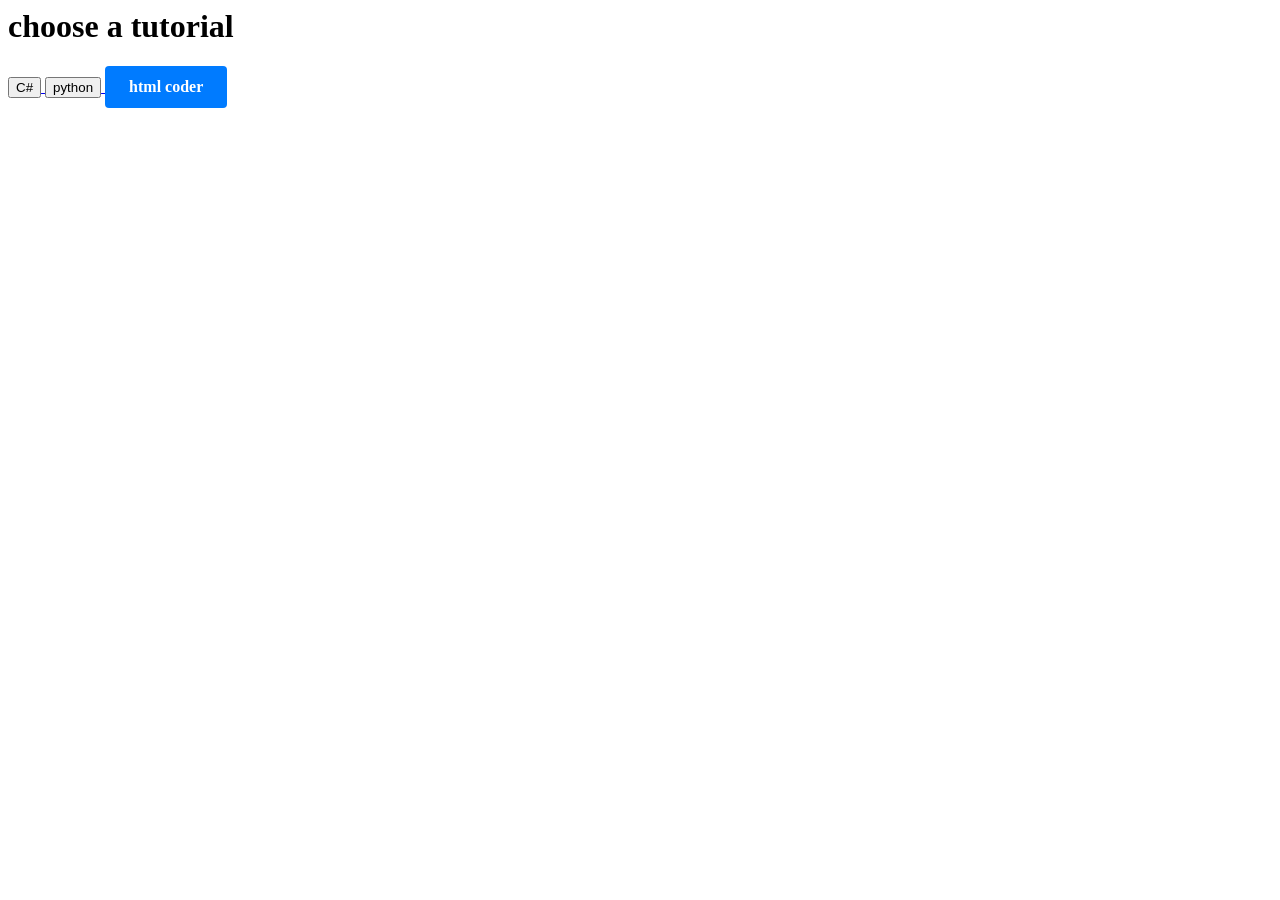
==== index.html @ faea21c7 "added_html_coder" ====
<html lang="en">
<head>
    <meta charset="UTF-8">
    <meta name="viewport" content="width=device-width, initial-scale=1.0">
    <style>
.btn {
    display: inline-block;
    padding: 12px 24px;
    font-size: 16px;
    font-weight: bold;
    text-align: center;
    text-decoration: none;
    background-color: #007bff;
    color: #ffffff;
    border-radius: 4px;
    transition: background-color 0.3s ease;
}

.btn:hover {
    background-color: #0056b3;
};
</style>
    <title>landing</title>
</head>
<body>
    <h1> choose a tutorial</h1>

    <a href="cs.html">
        <button>C#</button>
      </a>
      <a href="py.html">
        <button>python</button>
      </a>

      <a href="ezcoder.html" class="btn">html coder</a> 

</body>
</html>
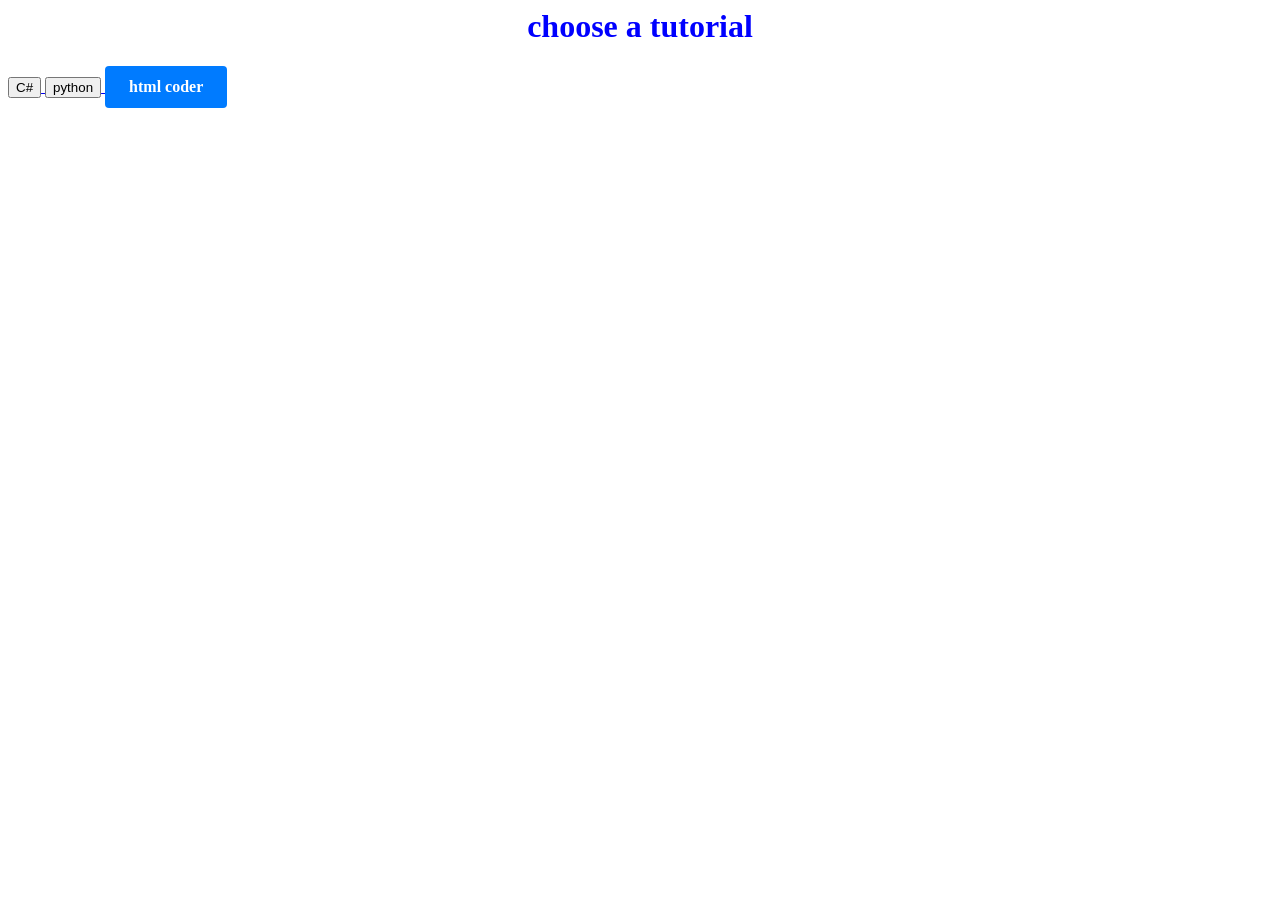
==== commit 526dab5e: "Update index.html" ====
--- a/index.html
+++ b/index.html
@@ -3,6 +3,11 @@
     <meta charset="UTF-8">
     <meta name="viewport" content="width=device-width, initial-scale=1.0">
     <style>
+h1{
+    color: blue;
+    font-family: "Comic Sans MS", cursive;
+    text-align: center;
+}
 .btn {
     display: inline-block;
     padding: 12px 24px;
@@ -24,7 +29,6 @@
 </head>
 <body>
     <h1> choose a tutorial</h1>
-
     <a href="cs.html">
         <button>C#</button>
       </a>
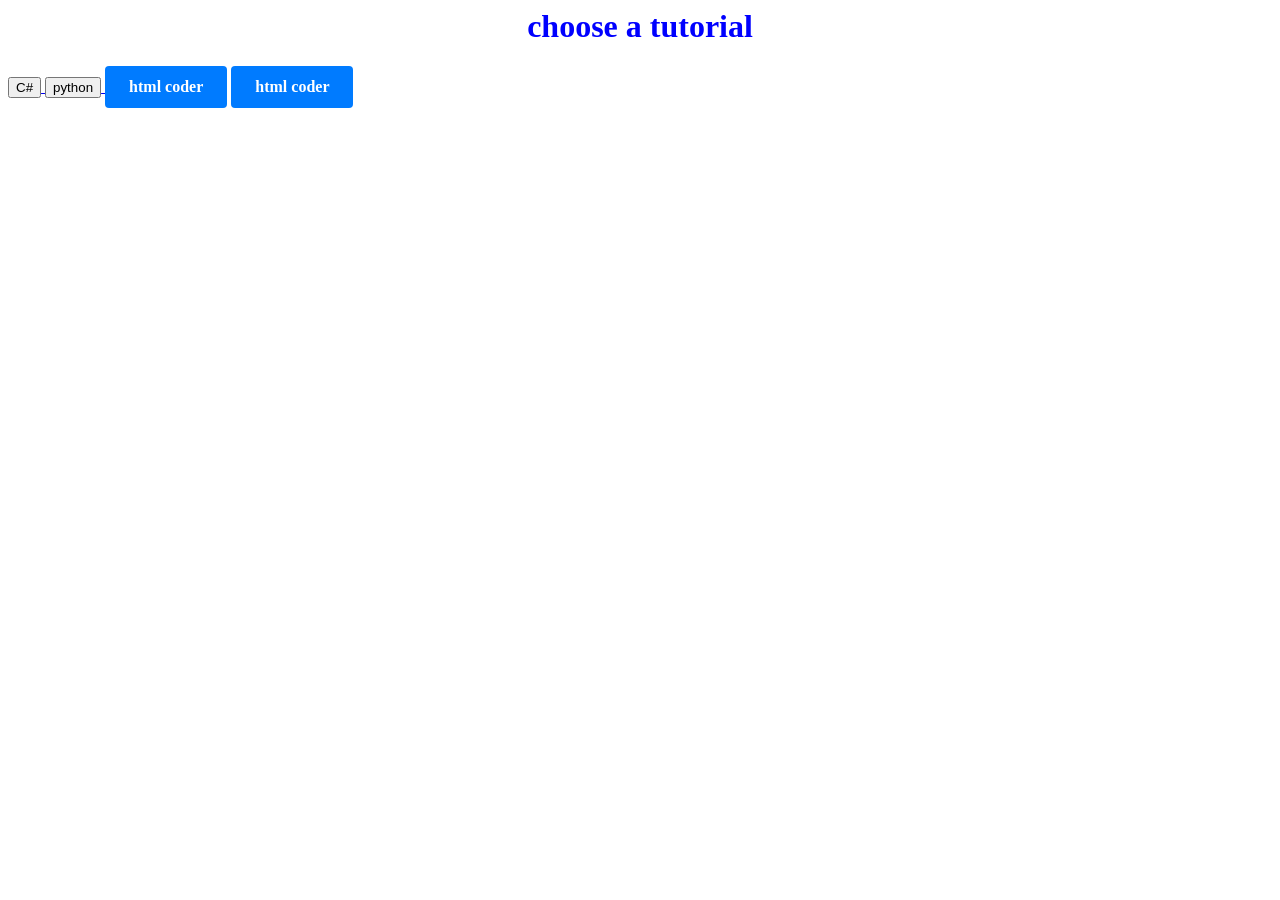
==== commit 96991277: "t" ====
--- a/index.html
+++ b/index.html
@@ -37,6 +37,7 @@
       </a>
 
       <a href="ezcoder.html" class="btn">html coder</a> 
+      <a href="pagemaker.html" class="btn">html coder</a> 
 
 </body>
 </html>
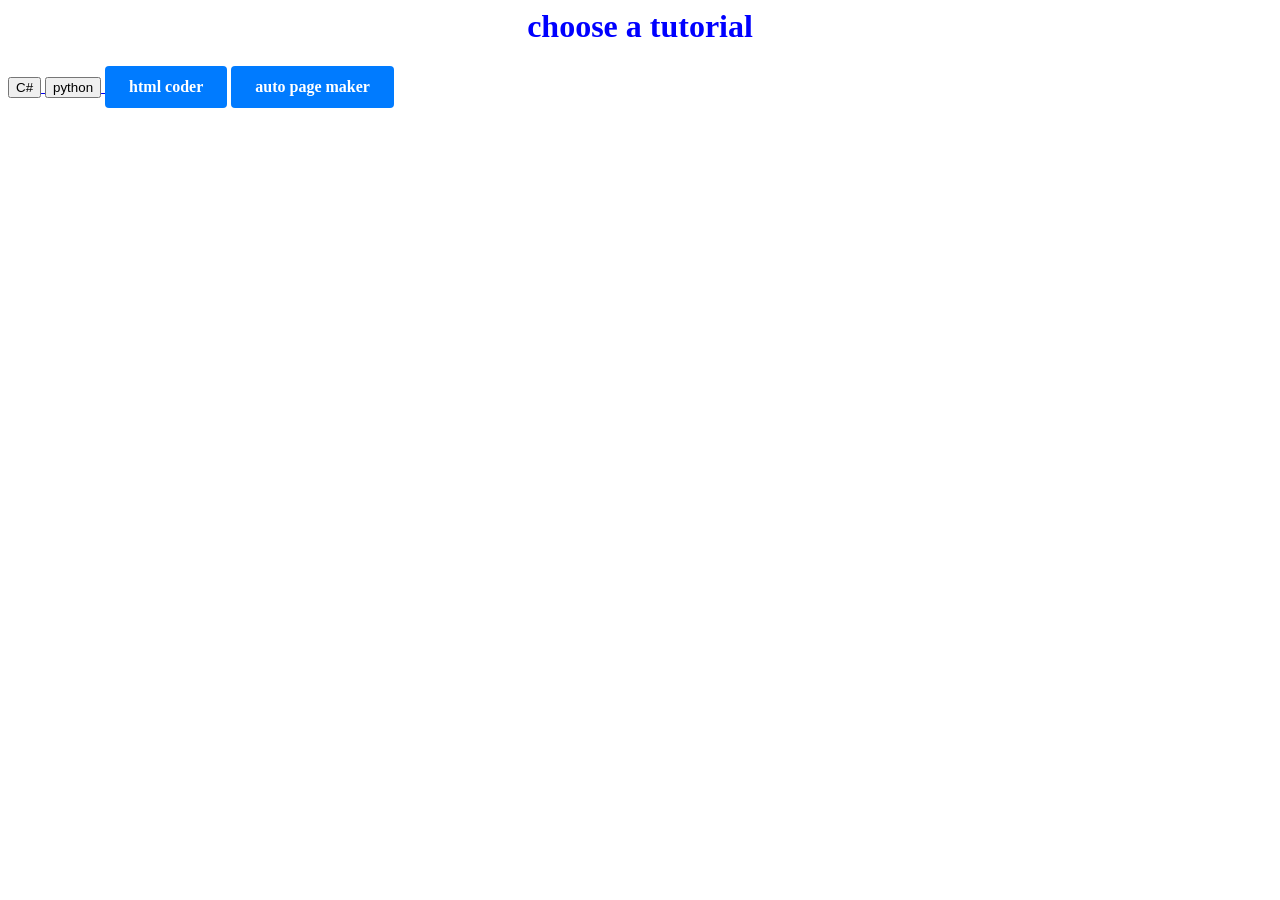
==== commit f8feb3a5: "Update index.html" ====
--- a/index.html
+++ b/index.html
@@ -37,7 +37,7 @@
       </a>
 
       <a href="ezcoder.html" class="btn">html coder</a> 
-      <a href="pagemaker.html" class="btn">html coder</a> 
+      <a href="pagemaker.html" class="btn">auto page maker</a> 
 
 </body>
-</html>+</html>
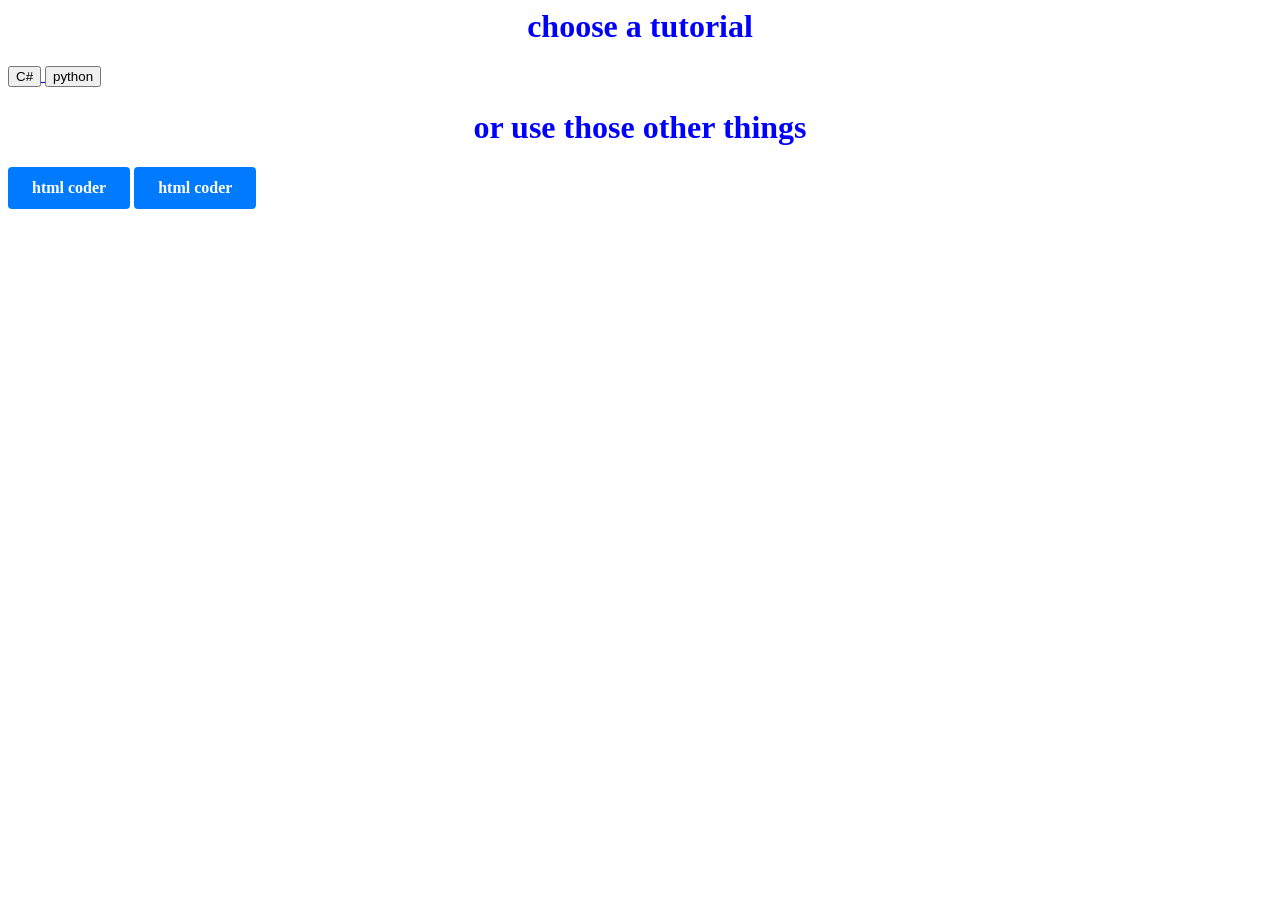
==== commit 7af7da4c: "Update index.html" ====
--- a/index.html
+++ b/index.html
@@ -35,9 +35,11 @@
       <a href="py.html">
         <button>python</button>
       </a>
+      <p></p>
 
+      <h1>or use those other things</h1>
       <a href="ezcoder.html" class="btn">html coder</a> 
-      <a href="pagemaker.html" class="btn">auto page maker</a> 
+      <a href="pagemaker.html" class="btn">html coder</a> 
 
 </body>
-</html>
+</html>
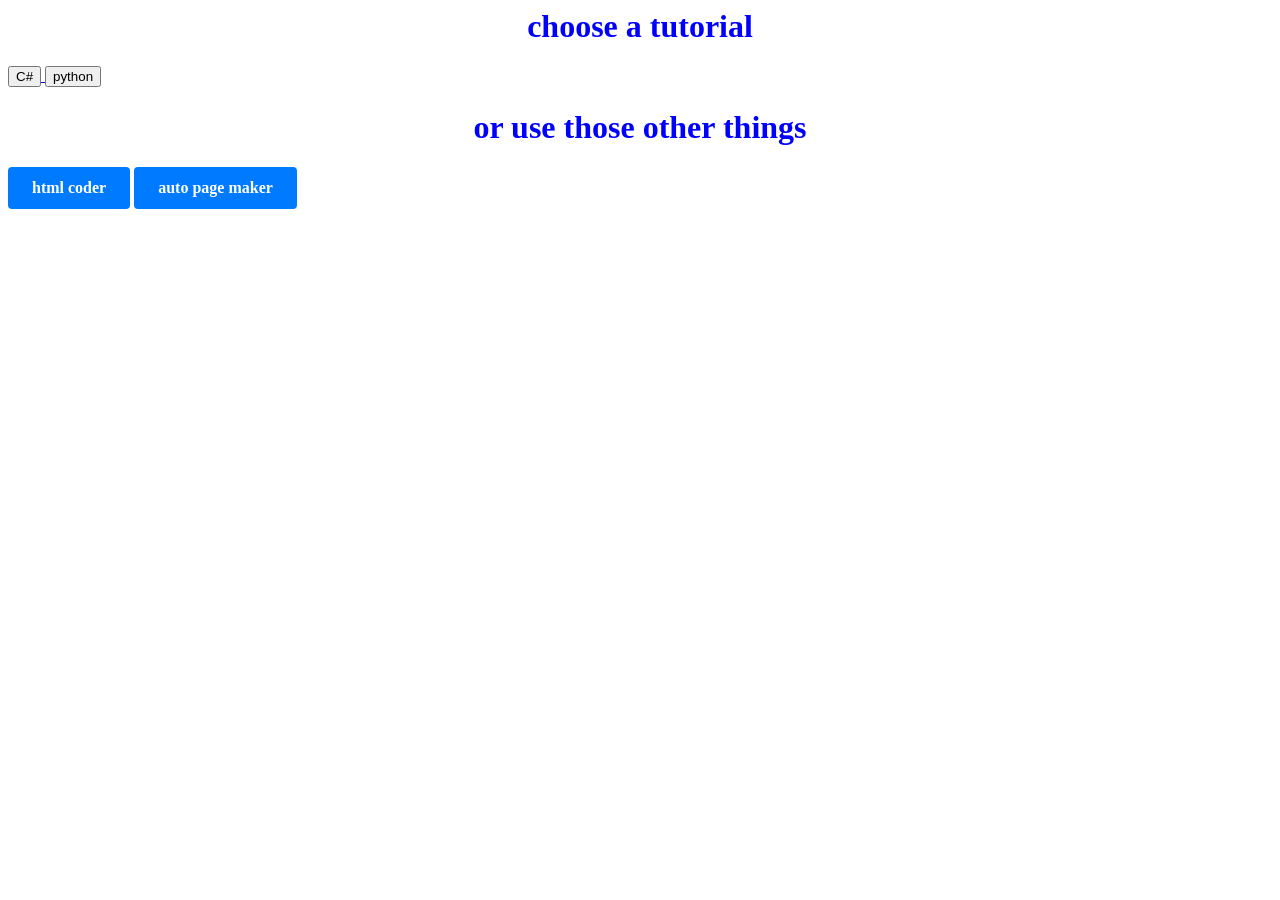
==== commit 428a7630: "Merge branch 'main' of https://github.com/ez-program/ez-program.github.io" ====
--- a/index.html
+++ b/index.html
@@ -39,7 +39,7 @@
 
       <h1>or use those other things</h1>
       <a href="ezcoder.html" class="btn">html coder</a> 
-      <a href="pagemaker.html" class="btn">html coder</a> 
+      <a href="pagemaker.html" class="btn">auto page maker</a> 
 
 </body>
-</html>+</html>
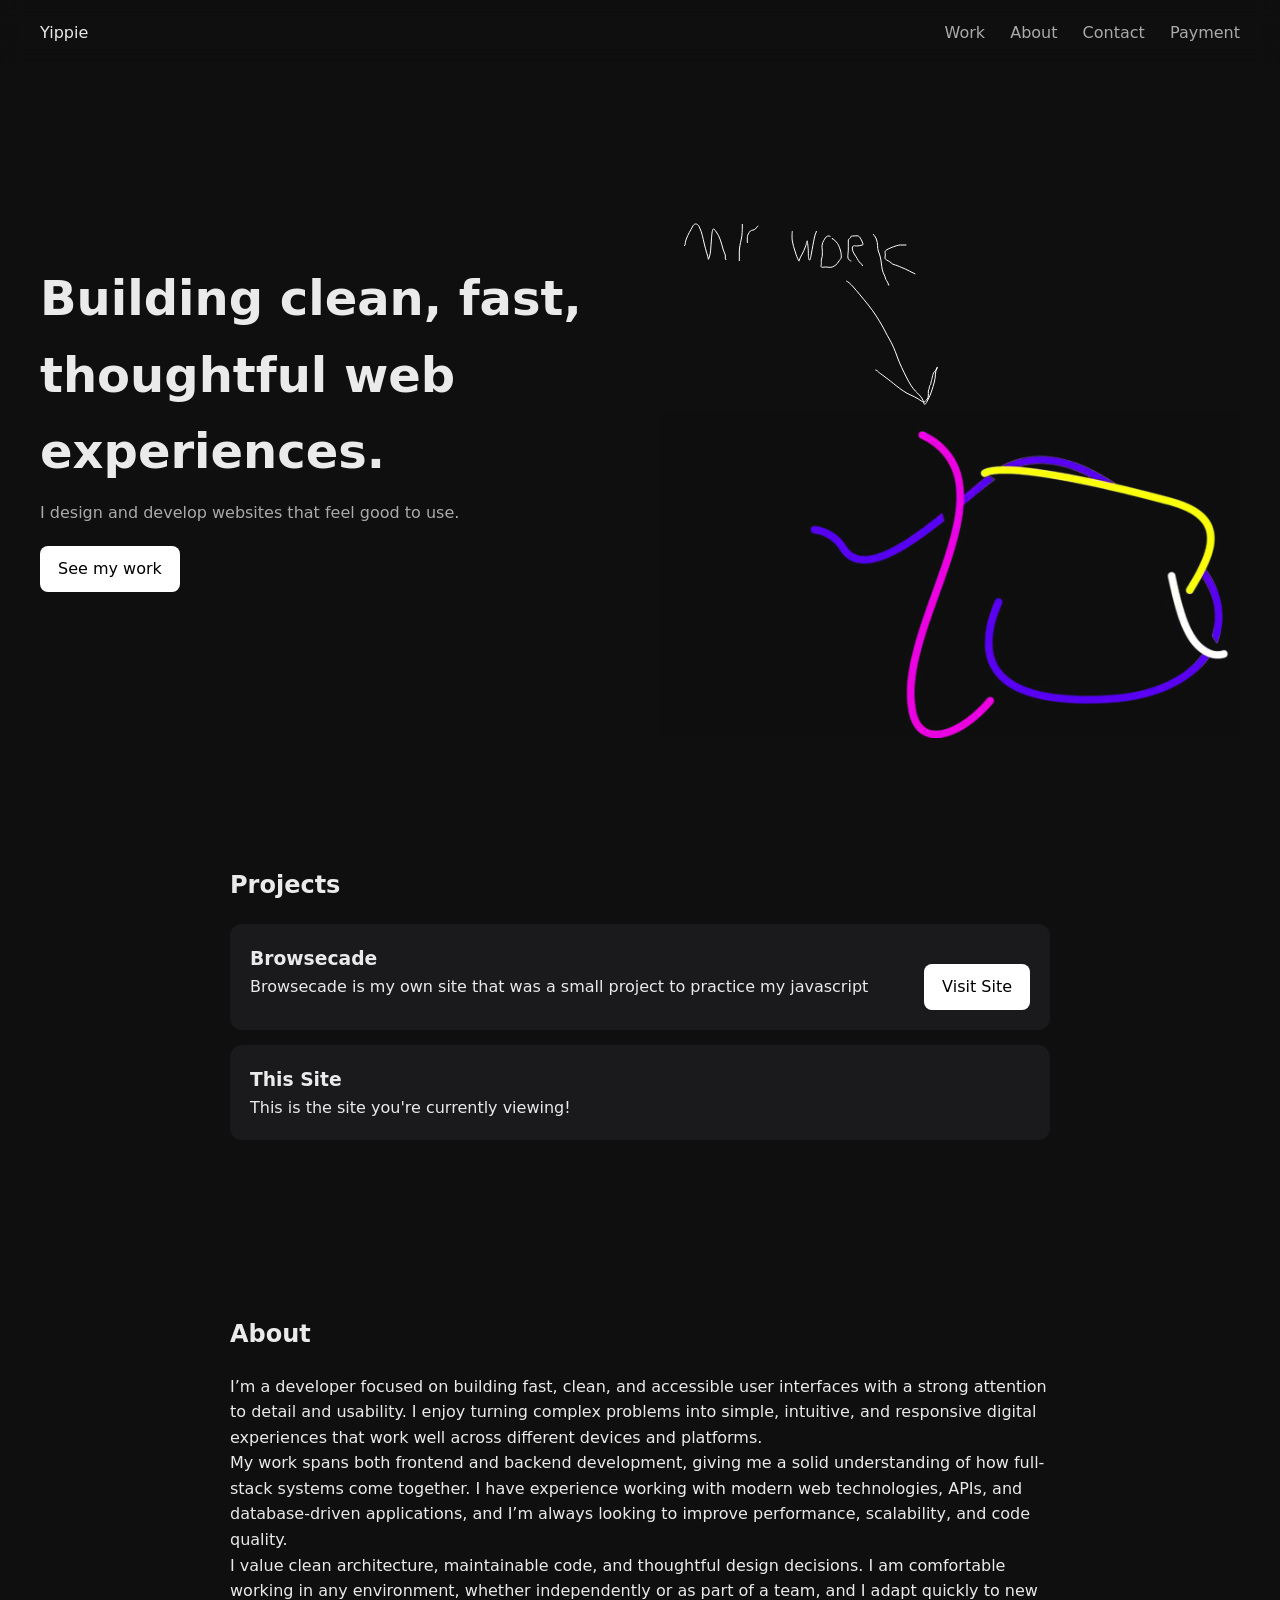
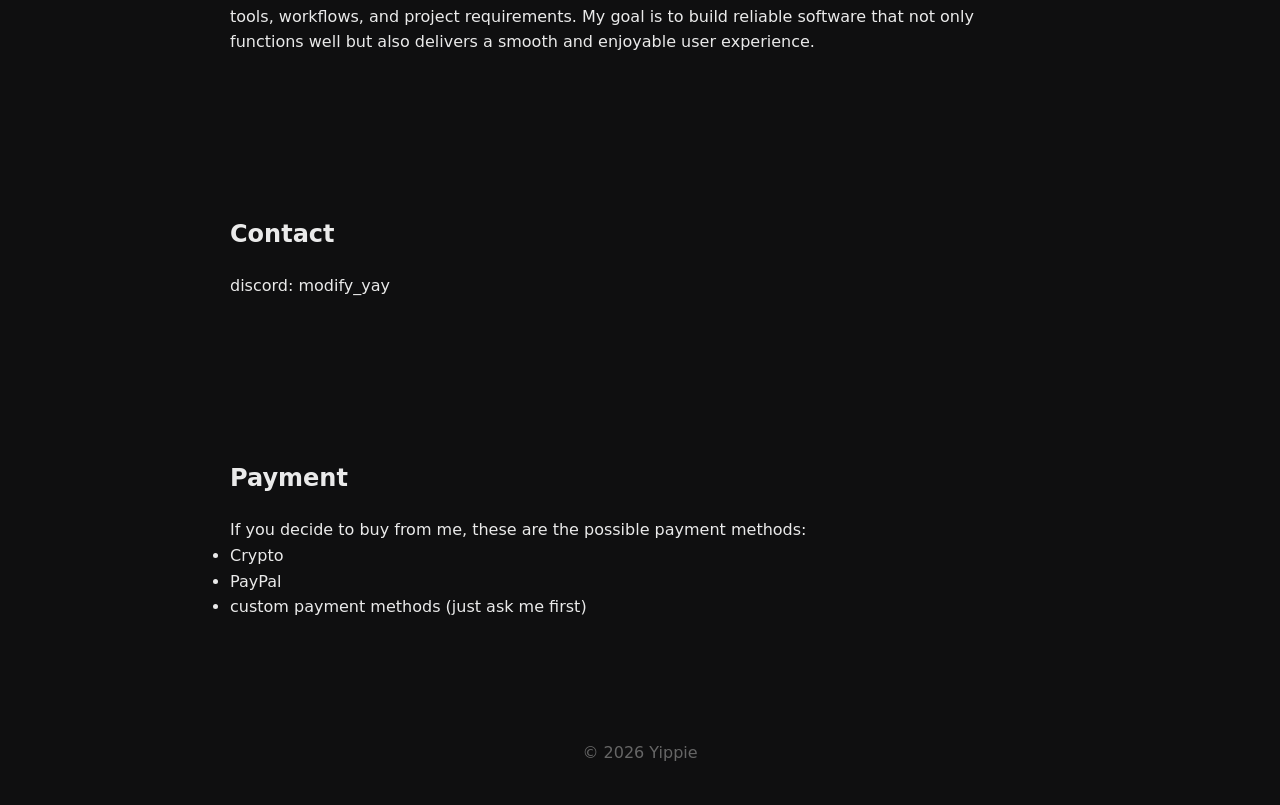
==== commit 7429620d: "finally make a site" ====
--- a/index.html
+++ b/index.html
@@ -1,45 +1,117 @@
-<html lang="en">
-<head>
-    <meta charset="UTF-8">
-    <meta name="viewport" content="width=device-width, initial-scale=1.0">
-    <style>
-h1{
-    color: blue;
-    font-family: "Comic Sans MS", cursive;
-    text-align: center;
-}
-.btn {
-    display: inline-block;
-    padding: 12px 24px;
-    font-size: 16px;
-    font-weight: bold;
-    text-align: center;
-    text-decoration: none;
-    background-color: #007bff;
-    color: #ffffff;
-    border-radius: 4px;
-    transition: background-color 0.3s ease;
-}
+<!DOCTYPE html>
+<html lang="en"><head>
 
-.btn:hover {
-    background-color: #0056b3;
-};
-</style>
-    <title>landing</title>
-</head>
+  <meta charset="UTF-8">
+  <meta name="viewport" content="width=device-width, initial-scale=1.0">
+  <title>yippie — Developer</title>
+  
+<style id="zaemit-motion-keyframes">
+@keyframes zaemit-fadeIn { from { opacity: 0; } to { opacity: 1; } }
+@keyframes zaemit-slideUp { from { opacity: 0; transform: translateY(40px); } to { opacity: 1; transform: translateY(0); } }
+@keyframes zaemit-slideDown { from { opacity: 0; transform: translateY(-40px); } to { opacity: 1; transform: translateY(0); } }
+@keyframes zaemit-slideLeft { from { opacity: 0; transform: translateX(40px); } to { opacity: 1; transform: translateX(0); } }
+@keyframes zaemit-slideRight { from { opacity: 0; transform: translateX(-40px); } to { opacity: 1; transform: translateX(0); } }
+@keyframes zaemit-scaleIn { from { opacity: 0; transform: scale(0.8); } to { opacity: 1; transform: scale(1); } }
+@keyframes zaemit-bounceIn { 0% { opacity: 0; transform: scale(0.3); } 50% { opacity: 1; transform: scale(1.05); } 70% { transform: scale(0.9); } 100% { opacity: 1; transform: scale(1); } }
+@keyframes zaemit-fadeOut { from { opacity: 1; } to { opacity: 0; } }
+@keyframes zaemit-slideOutUp { from { opacity: 1; transform: translateY(0); } to { opacity: 0; transform: translateY(-40px); } }
+@keyframes zaemit-slideOutDown { from { opacity: 1; transform: translateY(0); } to { opacity: 0; transform: translateY(40px); } }
+@keyframes zaemit-slideOutLeft { from { opacity: 1; transform: translateX(0); } to { opacity: 0; transform: translateX(-40px); } }
+@keyframes zaemit-slideOutRight { from { opacity: 1; transform: translateX(0); } to { opacity: 0; transform: translateX(40px); } }
+@keyframes zaemit-scaleOut { from { opacity: 1; transform: scale(1); } to { opacity: 0; transform: scale(0.8); } }
+@keyframes zaemit-bounceOut { 0% { opacity: 1; transform: scale(1); } 25% { transform: scale(1.05); } 100% { opacity: 0; transform: scale(0.3); } }
+</style><link rel="stylesheet" href="style.css"></head>
 <body>
-    <h1> choose a tutorial</h1>
-    <a href="cs.html">
-        <button>C#</button>
-      </a>
-      <a href="py.html">
-        <button>python</button>
-      </a>
-      <p></p>
 
-      <h1>or use those other things</h1>
-      <a href="ezcoder.html" class="btn">html coder</a> 
-      <a href="pagemaker.html" class="btn">auto page maker</a> 
+  <header class="nav">
+    <div class="logo">Yippie</div>
+    <nav>
+      <a href="#work" class="">Work</a>
+      <a href="#about">About</a>
+      <a href="#contact">Contact</a>
+      <a href="#payment">Payment</a>
+    </nav>
+  </header>
 
-</body>
-</html>
+  <main class="">
+
+    <!-- HERO -->
+    <section class="hero">
+
+      <div class="hero-content" style="">
+        <h1 class="zaemit-force-visible" style="animation: 0.5s ease 0s 1 normal both running zaemit-fadeIn;">Building clean, fast, thoughtful web experiences.</h1>
+        <p class="zaemit-force-visible" style="animation: 0.5s ease 0s 1 normal both running zaemit-slideRight;">I design and develop websites that feel good to use.</p>
+        <a class="btn zaemit-force-visible" href="#work" style="animation: 0.5s ease 0s 1 normal both running zaemit-scaleIn;">See my work</a>
+      </div>
+
+      
+      <div class="hero-media" style="">
+        <img src="imgs/svg.svg" class="">
+        <br>
+        <video autoplay="" muted="" loop="" playsinline="" class="hero-video">
+          <source src="animations/lines.webm" type="video/webm">
+        </video>
+      </div>
+
+    </section>
+
+    <!-- WORK -->
+    <section id="work" class="section" style="">
+      <h2 class="">Projects</h2>
+
+      <div class="card div-6kzowj" style="">
+        <div>
+          <h3 class="h3-wvfya5" style="">Browsecade</h3>
+          <p class="editor-editable" style="">Browsecade is my own site that was a small project to practice my javascript</p>
+        </div>
+        <a class="btn a-m5njyw" href="https://browsecade.site" target="_blank" rel="noopener noreferrer" style="">Visit Site</a>
+        
+      </div>
+
+      <div class="card">
+        <h3 class="">This Site</h3>
+        <p class="">This is the site you're currently viewing!</p>
+      </div>
+    </section>
+
+    <!-- ABOUT -->
+<section id="about" class="section" style="">
+  <h2 class="">About</h2>
+  <p class="">
+    I’m a developer focused on building fast, clean, and accessible user interfaces with a strong attention to detail and usability. 
+    I enjoy turning complex problems into simple, intuitive, and responsive digital experiences that work well across different devices and platforms.
+  </p>
+  <p class="">
+    My work spans both frontend and backend development, giving me a solid understanding of how full-stack systems come together. 
+    I have experience working with modern web technologies, APIs, and database-driven applications, and I’m always looking to improve performance, scalability, and code quality.
+  </p>
+  <p class="">
+    I value clean architecture, maintainable code, and thoughtful design decisions. I am comfortable working in any environment, whether independently or as part of a team, and I adapt quickly to new tools, workflows, and project requirements. 
+    My goal is to build reliable software that not only functions well but also delivers a smooth and enjoyable user experience.
+  </p>
+</section>
+
+    <!-- CONTACT -->
+    <section id="contact" class="section" style="">
+      <h2>Contact</h2>
+      <p>discord: modify_yay</p>
+    </section>
+
+    <!-- PAYMENT -->
+    <section id="payment" class="section" style="">
+      <h2>Payment</h2>
+      <p>If you decide to buy from me, these are the possible payment methods:</p>
+      <ul>
+        <li>Crypto</li>
+        <li>PayPal</li>
+        <li>custom payment methods (just ask me first)</li>
+      </ul>
+    </section>
+
+  </main>
+
+  <footer>
+    <p>© <span id="year">2026</span> Yippie</p>
+  </footer>
+
+  <script src="script.js"></script></body></html>
--- a/style.css
+++ b/style.css
@@ -0,0 +1,320 @@
+* {
+  margin: 0;
+  padding: 0;
+  box-sizing: border-box;
+  font-family: system-ui, -apple-system, Segoe UI, Roboto, sans-serif;
+}
+
+body {
+  background: #0f0f10;
+  color: #eaeaea;
+  line-height: 1.6;
+}
+
+/* NAV */
+.nav {
+  display: flex;
+  justify-content: space-between;
+  padding: 20px 40px;
+  position: sticky;
+  top: 0;
+  background: rgba(15, 15, 16, 0.8);
+  backdrop-filter: blur(10px);
+}
+
+.nav a {
+  color: #aaa;
+  margin-left: 20px;
+  text-decoration: none;
+}
+
+.nav a:hover {
+  color: white;
+}
+
+/* HERO */
+.hero {
+  min-height: 80vh;
+  display: flex;
+  align-items: center;
+  justify-content: space-between;
+  padding: 0 40px;
+  gap: 40px;
+}
+
+.hero-content {
+  flex: 1;
+  max-width: 600px;
+}
+
+.hero h1 {
+  font-size: 3rem;
+}
+
+.hero p {
+  margin-top: 10px;
+  color: #aaa;
+  max-width: 500px;
+}
+
+.hero-media {
+  flex: 1;
+  display: block;
+  justify-content: flex-end;
+  align-items: center;
+}
+
+.hero-video {
+  width: 100%;
+  max-width: 700px;
+  height: auto;
+  object-fit: contain;
+}
+
+/* BUTTON */
+.btn {
+  margin-top: 20px;
+  display: inline-block;
+  padding: 10px 18px;
+  background: white;
+  color: black;
+  border-radius: 8px;
+  text-decoration: none;
+  width: fit-content;
+}
+.btn:hover {
+  background-color: #c2c2c2
+}
+/* SECTIONS */
+.section {
+  padding: 80px 40px;
+  max-width: 900px;
+  margin: auto;
+}
+
+.section h2 {
+  margin-bottom: 20px;
+}
+
+/* CARDS */
+.card {
+  background: #1a1a1d;
+  padding: 20px;
+  border-radius: 12px;
+  margin-bottom: 15px;
+  transition: transform 0.2s ease;
+  justify-content: space-between;
+}
+
+.card:hover {
+  transform: translateY(-3px);
+}
+
+/* FOOTER */
+footer {
+  text-align: center;
+  padding: 40px;
+  color: #666;
+}
+
+/* MOBILE */
+
+.video-wrap {
+  width: 912px;
+  height: 332px;
+  left: 808px;
+  top: 806px;
+}
+
+.video-1ya200 {
+  width: 838px;
+  left: 50%;
+  height: 272px;
+  position: absolute;
+  top: 83px;
+  right: 0%;
+  z-index: 1;
+  float: left;
+}
+
+.btn.a-m5njyw {
+  position: static;
+  display: block;
+  flex-direction: row;
+  float: none;
+  text-align: center;
+  direction: ltr;
+  text-transform: capitalize;
+  background-size: auto;
+}
+
+.h3-wvfya5 {
+  display: block;
+}
+
+.card.div-6kzowj {
+  display: flex;
+  text-align: left;
+}
+
+.p-wlkyml {
+  margin-left: 0px;
+  margin-right: auto;
+  display: block;
+}
+
+.section.section-hp20te {
+  display: block;
+}
+
+.btn.a-m5njyw:hover {
+  background-color: rgb(194, 194, 194);
+}
+
+.div-sa6my5 {
+  background-size: auto;
+  display: flex;
+}
+
+@media (max-width: 768px) {
+  .hero {
+    flex-direction: column;
+    text-align: center;
+  }
+
+  .hero-media {
+    justify-content: center;
+  }
+
+  .hero h1 {
+    font-size: 2.2rem;
+  }
+}
+
+@media (min-width: 481px) and (max-width: 769px) {.video-wrap {
+  width: 1680px;
+  height: 918px;
+  left: 40px;
+  top: 220.484px;
+}
+
+.video-1ya200 {
+  width: 1600px;
+  left: 0px;
+  height: 150px;
+  position: relative;
+  top: 543.484px;
+  right: 0px;
+  z-index: auto;
+  float: none;
+}
+
+.btn.a-m5njyw {
+  position: static;
+  display: block;
+  flex-direction: row;
+  float: none;
+  text-align: start;
+  direction: ltr;
+  text-transform: none;
+  background-size: initial;
+}
+
+.h3-wvfya5 {
+  display: block;
+}
+
+.card.div-6kzowj {
+  display: block;
+  text-align: start;
+}
+
+.p-wlkyml {
+  margin-left: 0px;
+  margin-right: 0px;
+  display: block;
+}
+
+.section.section-hp20te {
+  display: block;
+}
+
+.div-sa6my5 {
+  background-size: auto;
+  display: block;
+}
+
+.img-vlk9d5 {
+  width: 231px;
+  height: 195px;
+  top: -248px;
+  left: 271px;
+}
+
+.hero-media {
+  display: flex;
+}}
+
+@media (max-width: 481px) {.video-wrap {
+  width: 1680px;
+  height: 918px;
+  left: 40px;
+  top: 220.484px;
+}
+
+.video-1ya200 {
+  width: 1600px;
+  left: 0px;
+  height: 150px;
+  position: relative;
+  top: 543.484px;
+  right: 0px;
+  z-index: auto;
+  float: none;
+}
+
+.btn.a-m5njyw {
+  position: static;
+  display: block;
+  flex-direction: row;
+  float: none;
+  text-align: start;
+  direction: ltr;
+  text-transform: none;
+  background-size: initial;
+}
+
+.h3-wvfya5 {
+  display: block;
+}
+
+.card.div-6kzowj {
+  display: block;
+  text-align: start;
+}
+
+.p-wlkyml {
+  margin-left: 0px;
+  margin-right: 0px;
+  display: block;
+}
+
+.section.section-hp20te {
+  display: block;
+}
+
+.div-sa6my5 {
+  background-size: auto;
+  display: block;
+}
+
+.img-vlk9d5 {
+  width: 231px;
+  height: 195px;
+  top: -248px;
+  left: 271px;
+}
+
+.hero-media {
+  display: flex;
+}}
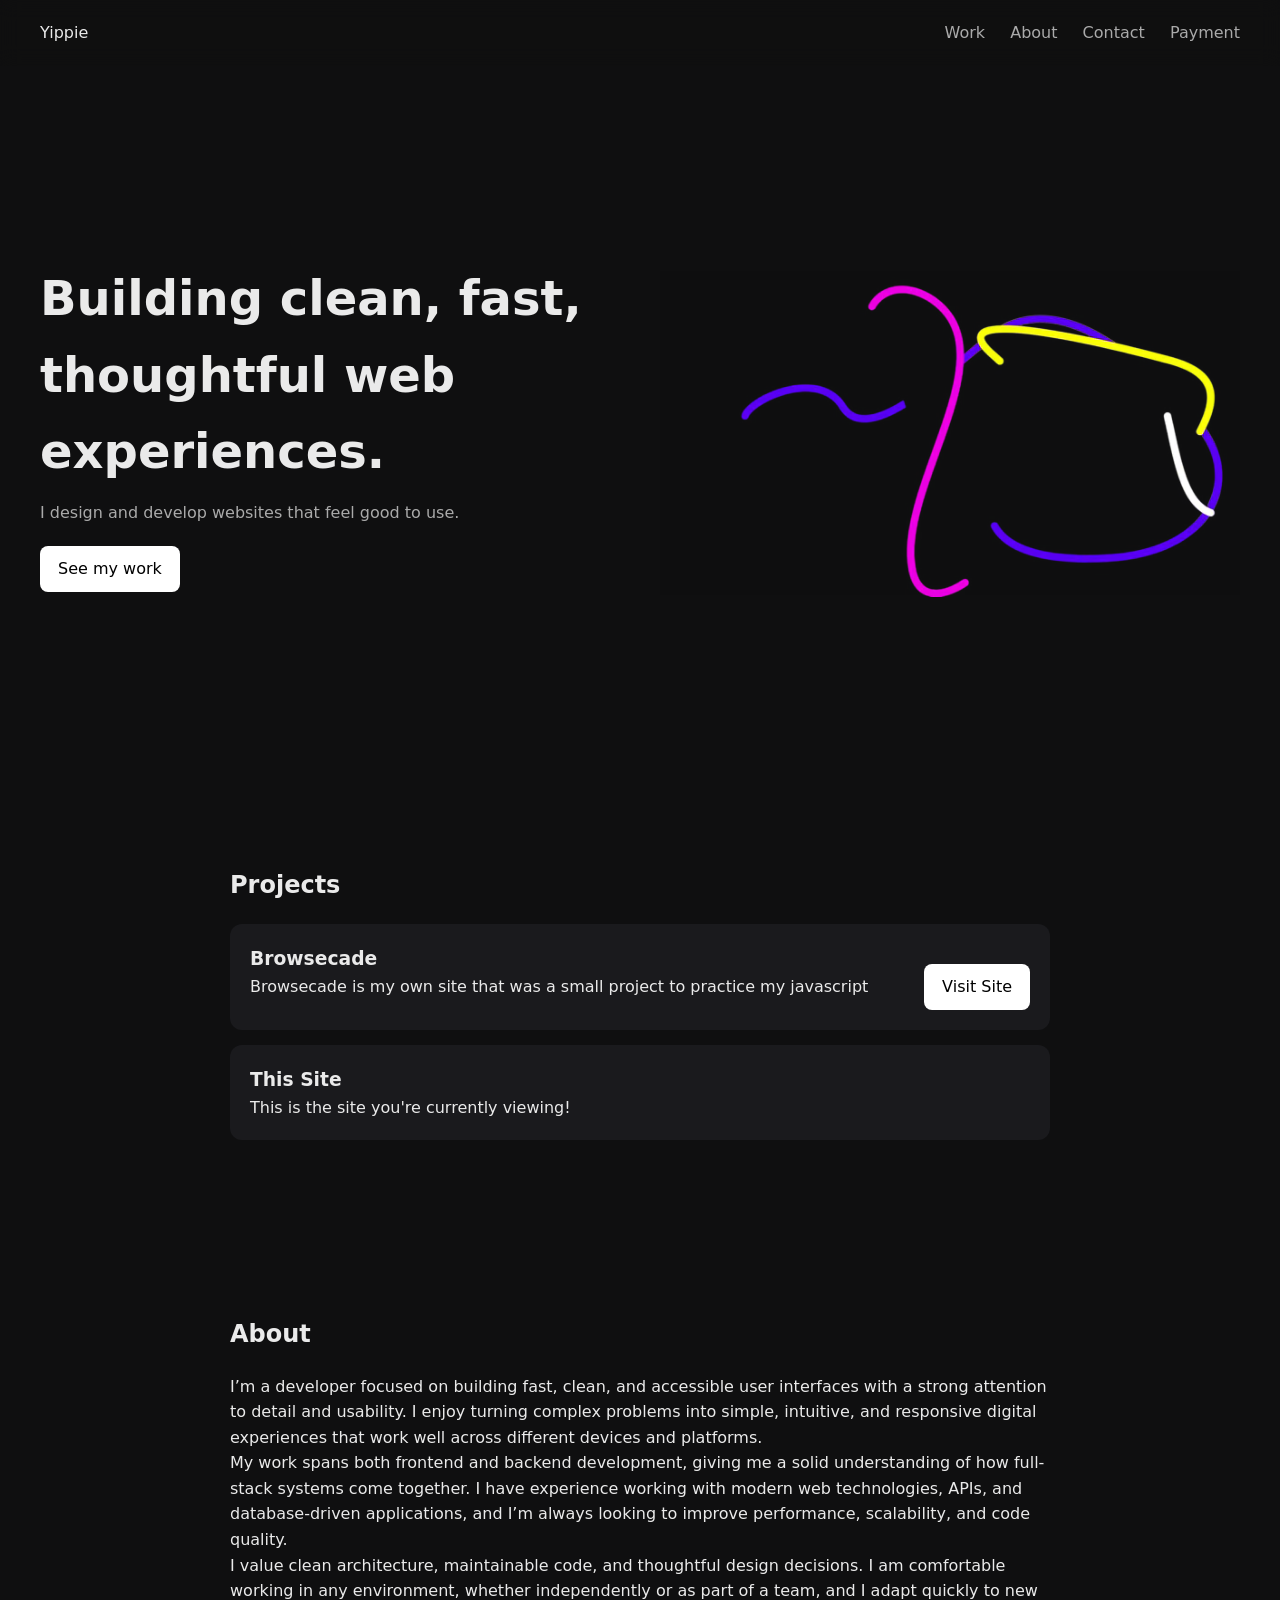
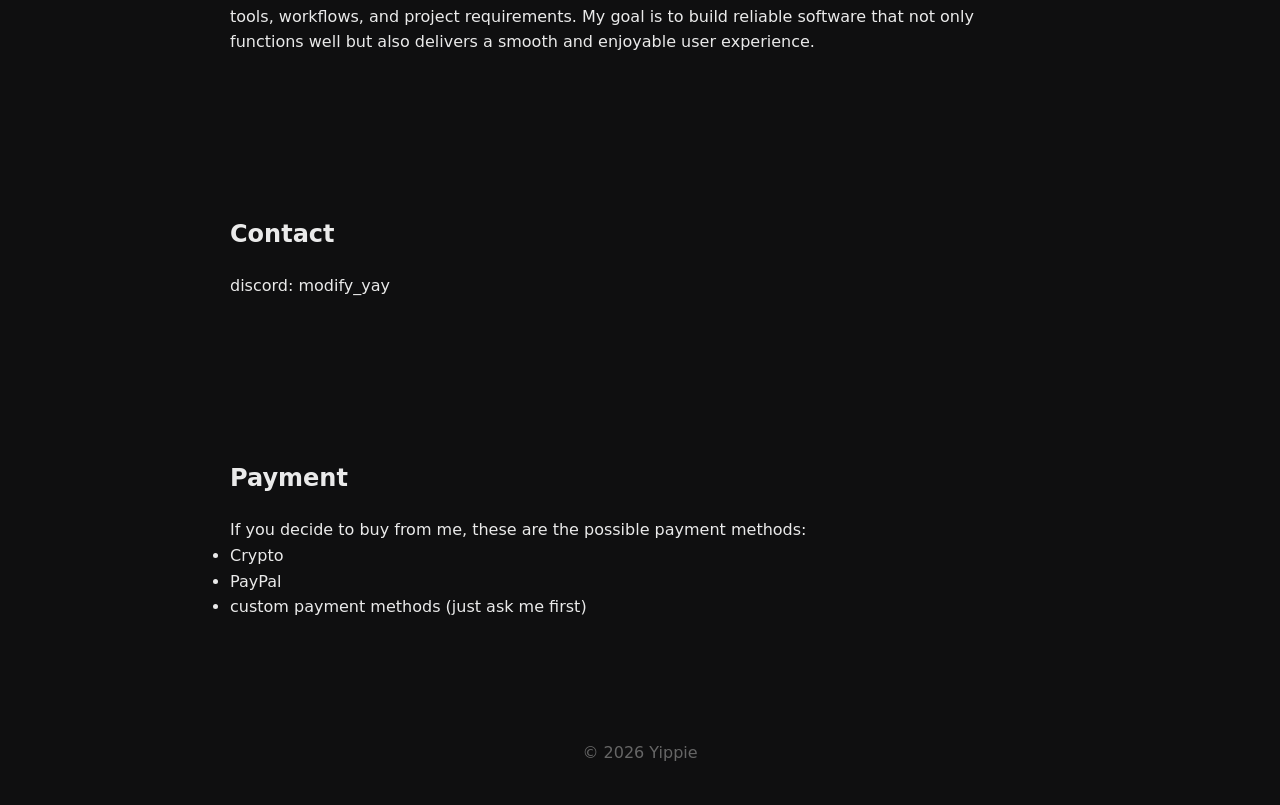
==== commit be34c233: "sa" ====
--- a/index.html
+++ b/index.html
@@ -46,7 +46,6 @@
 
       
       <div class="hero-media" style="">
-        <img src="imgs/svg.svg" class="">
         <br>
         <video autoplay="" muted="" loop="" playsinline="" class="hero-video">
           <source src="animations/lines.webm" type="video/webm">
